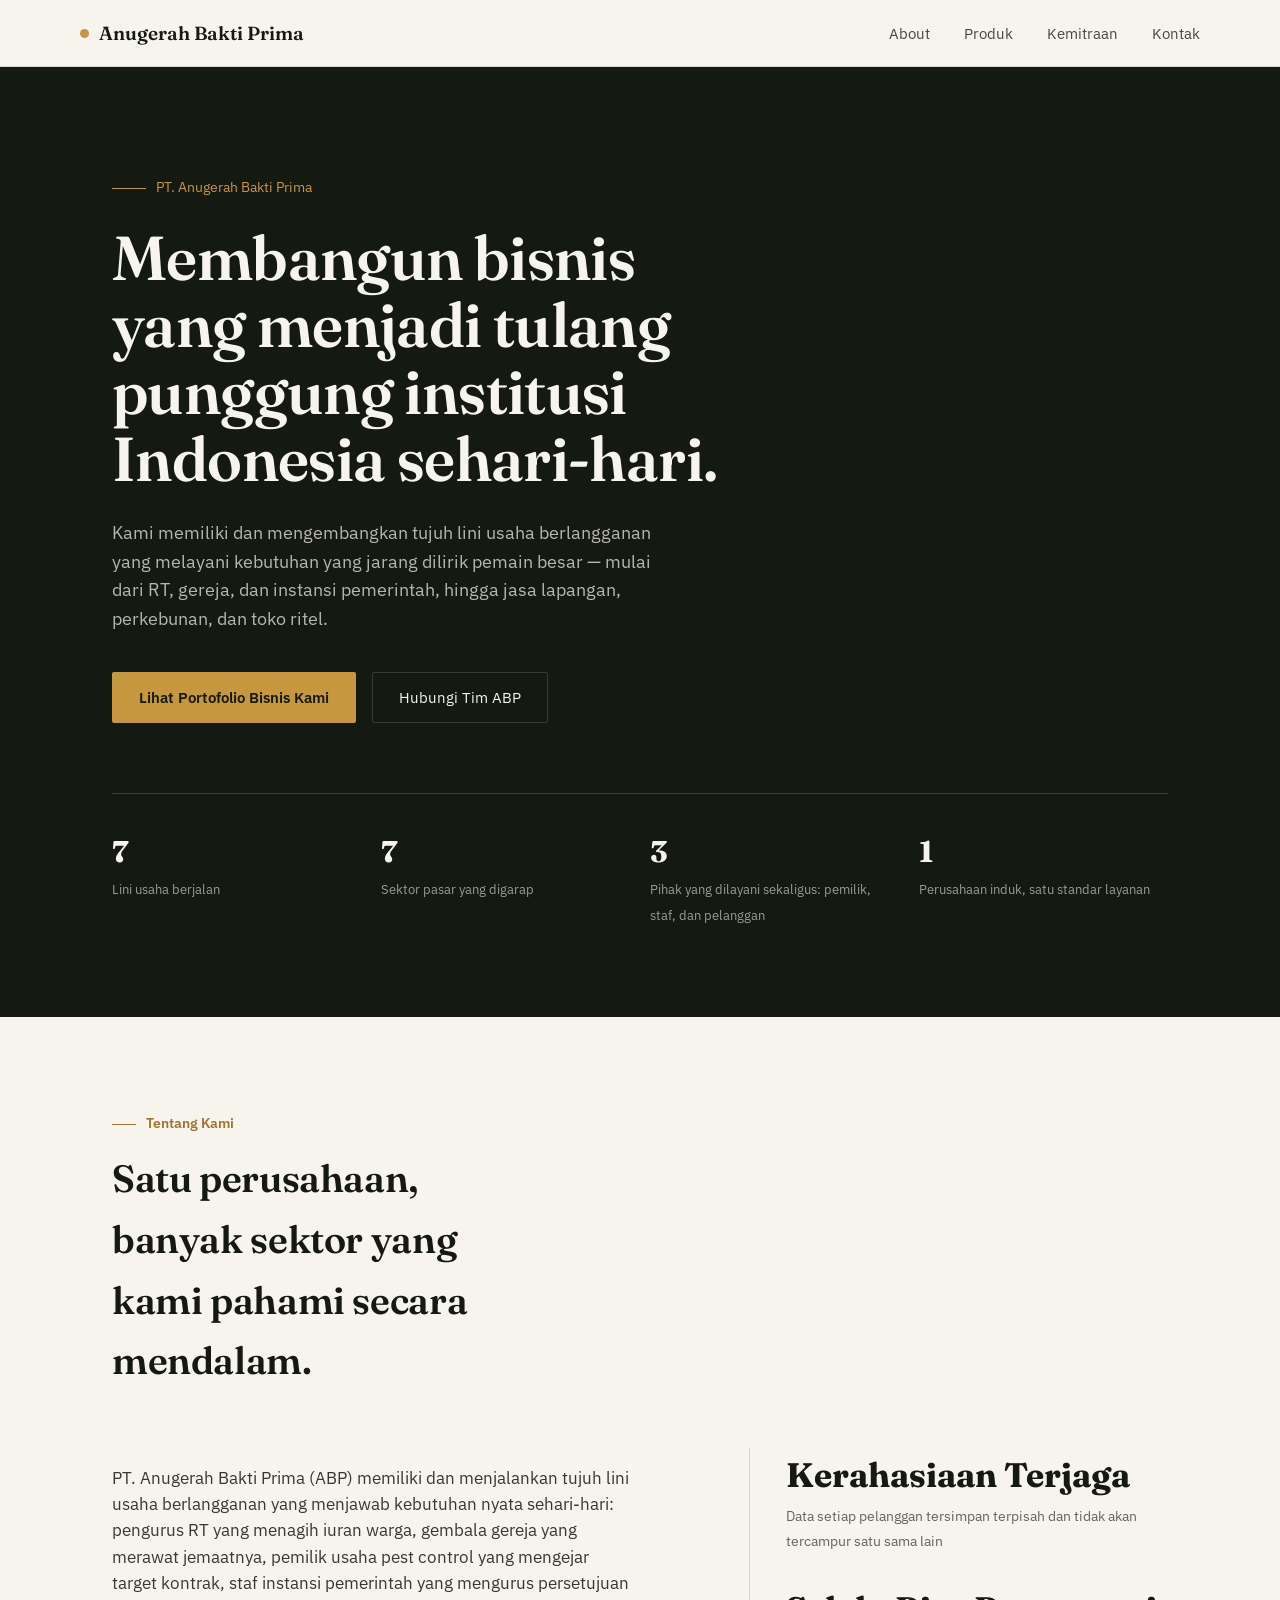
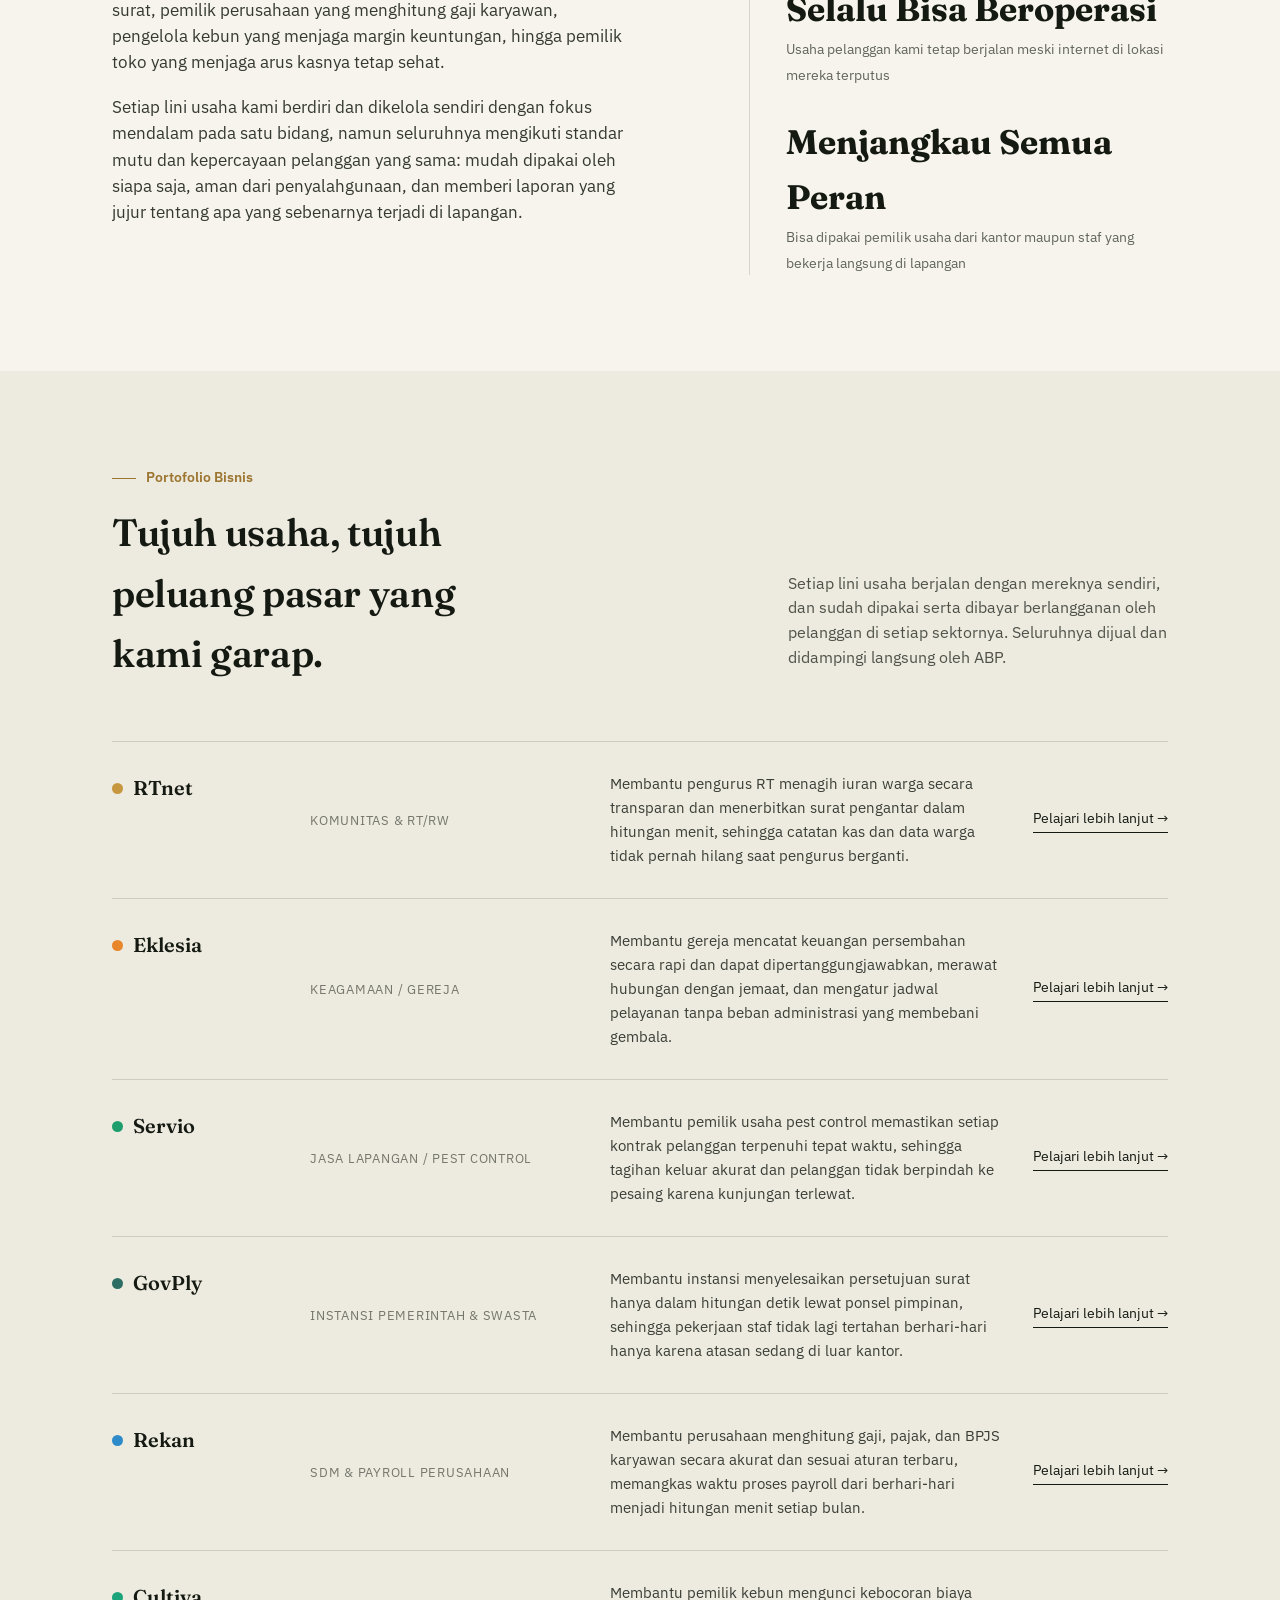
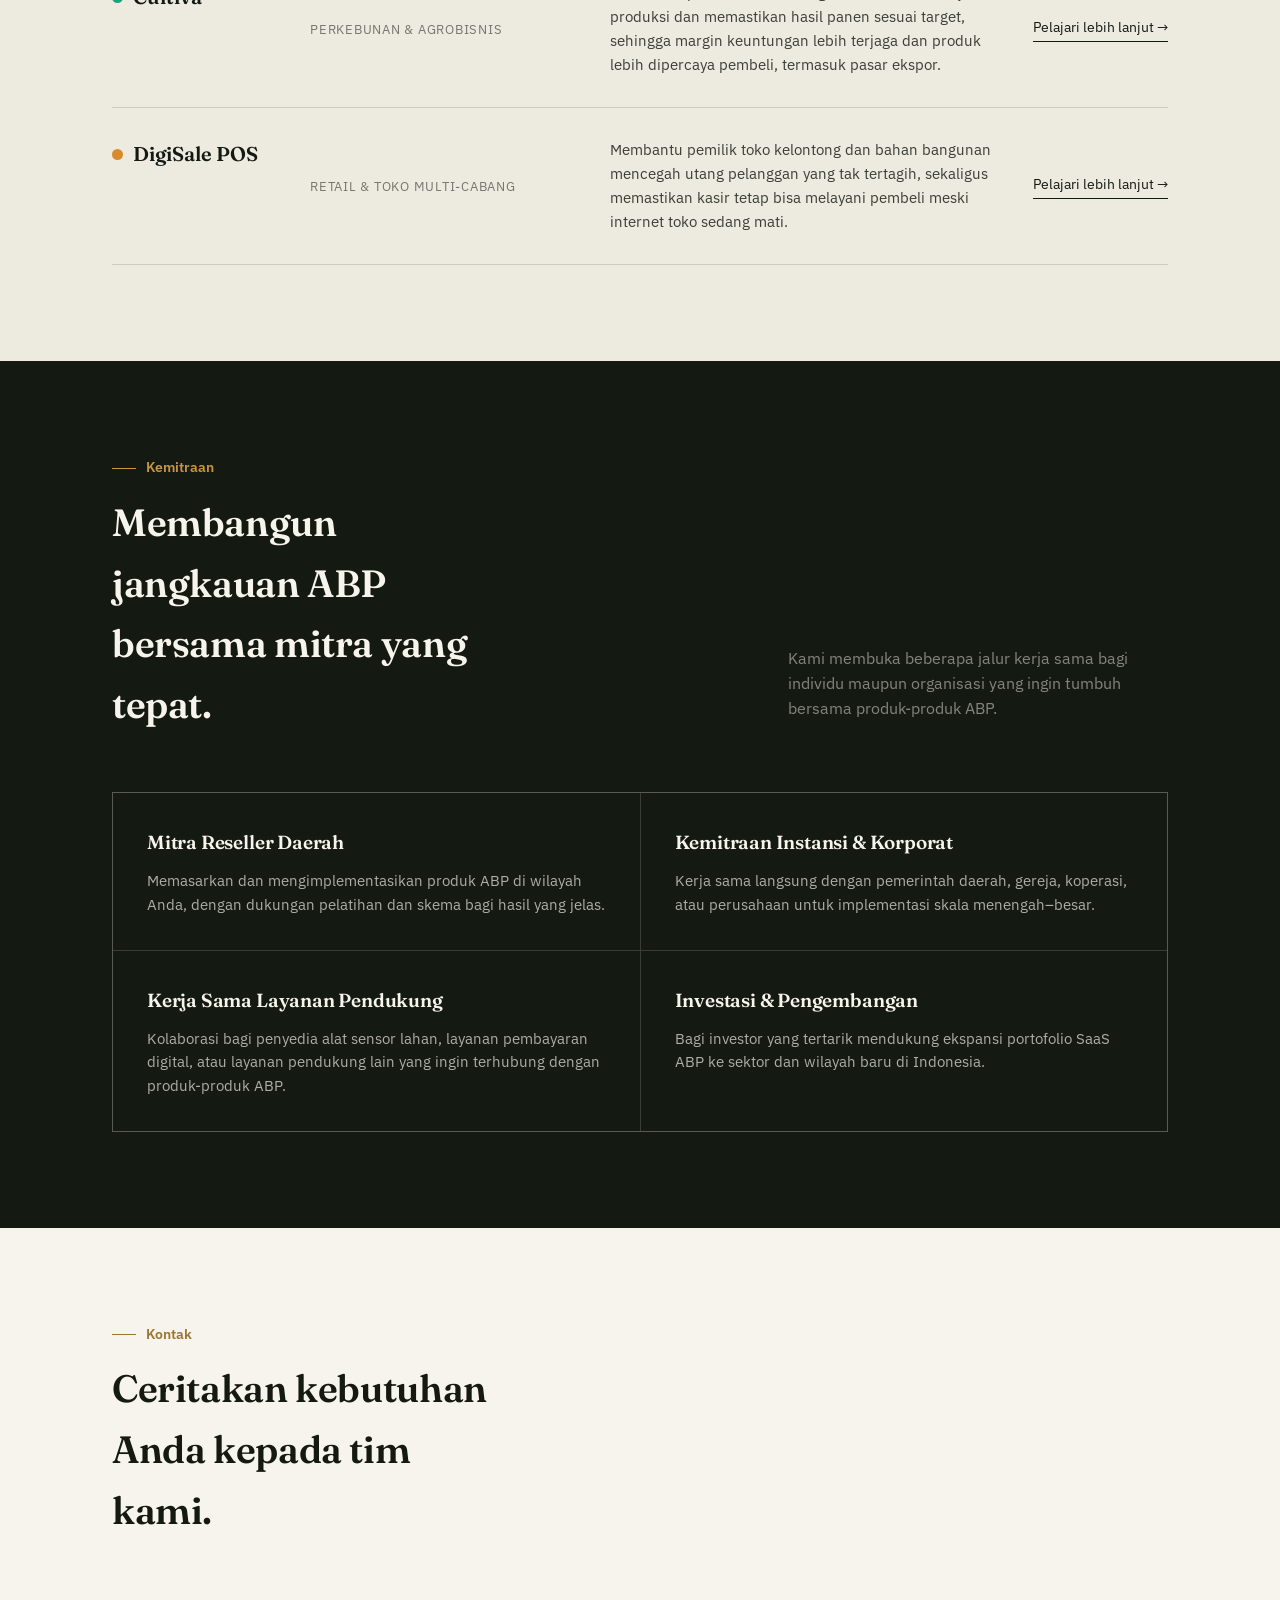
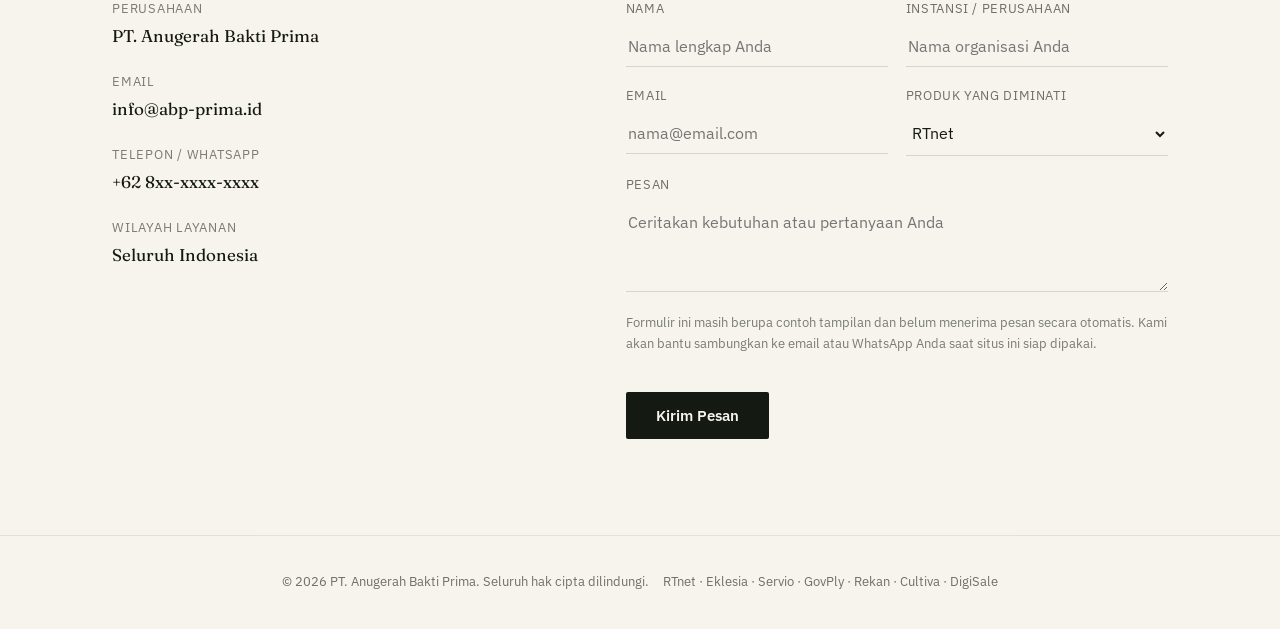
==== abp-website.html @ c668f40f "feat: Inisialisasi repositori website ABP" ====
<!DOCTYPE html>
<html lang="id">
<head>
<meta charset="UTF-8">
<meta name="viewport" content="width=device-width, initial-scale=1.0">
<title>PT. Anugerah Bakti Prima — Sistem Digital untuk Institusi Indonesia</title>
<link rel="preconnect" href="https://fonts.googleapis.com">
<link rel="preconnect" href="https://fonts.gstatic.com" crossorigin>
<link href="https://fonts.googleapis.com/css2?family=Fraunces:opsz,wght@9..144,400;9..144,500;9..144,600;9..144,700&family=IBM+Plex+Sans:wght@400;500;600&display=swap" rel="stylesheet">
<style>
  :root{
    --ink:#141912;
    --ink-soft:#232b22;
    --paper:#F6F4EC;
    --paper-dim:#EDEADF;
    --brass:#C7973F;
    --brass-dim:#9C7530;
    --line: rgba(20,25,18,0.14);
    --line-dark: rgba(246,244,236,0.16);
  }
  *{box-sizing:border-box;}
  html{scroll-behavior:smooth;}
  body{
    margin:0;
    background:var(--paper);
    color:var(--ink);
    font-family:'IBM Plex Sans', sans-serif;
    font-size:16px;
    line-height:1.6;
    -webkit-font-smoothing:antialiased;
  }
  h1,h2,h3,.display{
    font-family:'Fraunces', serif;
    font-weight:600;
    letter-spacing:-0.01em;
    margin:0;
  }
  a{color:inherit;}
  .wrap{
    max-width:1120px;
    margin:0 auto;
    padding:0 32px;
  }
  @media(max-width:640px){ .wrap{padding:0 20px;} }

  /* ---------- NAV ---------- */
  header{
    position:sticky; top:0; z-index:40;
    background:rgba(246,244,236,0.92);
    backdrop-filter:blur(6px);
    border-bottom:1px solid var(--line);
  }
  .nav{
    display:flex; align-items:center; justify-content:space-between;
    padding:18px 0;
  }
  .mark{
    display:flex; align-items:center; gap:10px;
    font-family:'Fraunces', serif; font-weight:600; font-size:19px;
  }
  .mark-dot{width:9px;height:9px;border-radius:50%;background:var(--brass);}
  nav.links{display:flex; gap:34px; font-size:14.5px;}
  nav.links a{text-decoration:none; opacity:0.78; transition:opacity .15s ease;}
  nav.links a:hover{opacity:1;}
  @media(max-width:640px){
    nav.links{gap:18px; font-size:13px;}
  }

  /* ---------- HERO ---------- */
  .hero{
    background:var(--ink);
    color:var(--paper);
    padding:110px 0 90px;
    position:relative;
    overflow:hidden;
  }
  .hero .wrap{position:relative; z-index:2;}
  .hero-eyebrow{
    font-size:13.5px; color:var(--brass);
    display:flex; align-items:center; gap:10px; margin-bottom:26px;
    opacity:0; animation: rise .7s .05s ease forwards;
  }
  .hero-eyebrow .rule{width:34px; height:1px; background:var(--brass);}
  .hero h1{
    font-size:clamp(34px, 5.4vw, 62px);
    line-height:1.08;
    max-width:15ch;
    opacity:0; animation: rise .8s .15s ease forwards;
  }
  .hero p.lede{
    max-width:52ch;
    font-size:18px;
    color:rgba(246,244,236,0.72);
    margin-top:26px;
    opacity:0; animation: rise .8s .3s ease forwards;
  }
  .hero-cta{
    display:flex; gap:16px; margin-top:38px; flex-wrap:wrap;
    opacity:0; animation: rise .8s .42s ease forwards;
  }
  .btn{
    display:inline-block;
    padding:13px 26px;
    font-size:14.5px;
    text-decoration:none;
    border-radius:2px;
    border:1px solid transparent;
    transition:background .18s ease, color .18s ease, border-color .18s ease;
  }
  .btn-primary{background:var(--brass); color:var(--ink); font-weight:600;}
  .btn-primary:hover{background:#dcae59;}
  .btn-ghost{border-color:var(--line-dark); color:var(--paper);}
  .btn-ghost:hover{border-color:var(--paper);}
  @keyframes rise{ from{opacity:0; transform:translateY(14px);} to{opacity:1; transform:translateY(0);} }

  .hero-stats{
    margin-top:70px;
    display:grid; grid-template-columns:repeat(4,1fr);
    border-top:1px solid var(--line-dark);
    padding-top:34px;
    gap:20px;
    opacity:0; animation: rise .8s .55s ease forwards;
  }
  .hero-stats .stat b{
    font-family:'Fraunces', serif; font-size:30px; display:block; color:var(--paper);
  }
  .hero-stats .stat span{font-size:13px; color:rgba(246,244,236,0.6);}
  @media(max-width:760px){
    .hero-stats{grid-template-columns:repeat(2,1fr); row-gap:28px;}
  }

  /* ---------- SECTION SHARED ---------- */
  section{padding:96px 0;}
  .sec-head{
    display:flex; justify-content:space-between; align-items:flex-end;
    gap:40px; margin-bottom:56px; flex-wrap:wrap;
  }
  .sec-label{
    font-size:13.5px; color:var(--brass-dim); font-weight:600;
    display:flex; align-items:center; gap:10px;
  }
  .sec-label .rule{width:24px; height:1px; background:var(--brass-dim);}
  .sec-head h2{font-size:clamp(26px,3.4vw,38px); max-width:16ch; margin-top:14px;}
  .sec-head .sub{max-width:38ch; font-size:15.5px; opacity:0.72;}

  /* ---------- ABOUT ---------- */
  .about-grid{
    display:grid; grid-template-columns:1.15fr 0.85fr; gap:70px;
  }
  .about-grid p{font-size:16.5px; opacity:0.85; max-width:52ch;}
  .about-grid p + p{margin-top:18px;}
  .about-numbers{
    border-left:1px solid var(--line);
    padding-left:36px;
    display:flex; flex-direction:column; gap:28px;
  }
  .about-numbers .n b{font-family:'Fraunces', serif; font-size:34px; display:block;}
  .about-numbers .n span{font-size:13.5px; opacity:0.65;}
  @media(max-width:820px){
    .about-grid{grid-template-columns:1fr; gap:44px;}
    .about-numbers{border-left:none; border-top:1px solid var(--line); padding-left:0; padding-top:30px; flex-direction:row; flex-wrap:wrap;}
    .about-numbers .n{flex:1 1 40%;}
  }

  /* ---------- PRODUCTS REGISTRY ---------- */
  .registry{border-top:1px solid var(--line);}
  .product-row{
    display:grid;
    grid-template-columns:170px 1.1fr 1.6fr auto;
    gap:28px;
    align-items:start;
    padding:30px 0;
    border-bottom:1px solid var(--line);
    transition:padding-left .25s ease;
  }
  .product-row:hover{padding-left:10px;}
  .product-id{display:flex; align-items:center; gap:10px;}
  .swatch{width:11px; height:11px; border-radius:50%; flex-shrink:0;}
  .product-id .name{font-family:'Fraunces', serif; font-size:20px; font-weight:600;}
  .sector{
    font-size:12.5px; text-transform:uppercase; letter-spacing:0.06em;
    opacity:0.55; align-self:center;
  }
  .desc{font-size:15px; opacity:0.82; max-width:52ch;}
  .visit{
    font-size:13.5px; text-decoration:none; white-space:nowrap; align-self:center;
    border-bottom:1px solid var(--ink); padding-bottom:2px;
  }
  @media(max-width:900px){
    .product-row{grid-template-columns:1fr; gap:10px;}
    .visit{justify-self:start;}
  }

  /* ---------- PARTNERSHIP ---------- */
  .partners{
    background:var(--ink); color:var(--paper);
  }
  .partners .sec-label{color:var(--brass);}
  .partners .sec-label .rule{background:var(--brass);}
  .partners .sub{color:rgba(246,244,236,0.68);}
  .partner-list{
    display:grid; grid-template-columns:repeat(2,1fr); gap:1px;
    background:var(--line-dark);
    border:1px solid var(--line-dark);
  }
  .partner-item{
    background:var(--ink); padding:34px;
  }
  .partner-item h3{font-size:19px; margin-bottom:12px;}
  .partner-item p{font-size:14.5px; color:rgba(246,244,236,0.68); margin:0;}
  @media(max-width:760px){ .partner-list{grid-template-columns:1fr;} }

  /* ---------- CONTACT ---------- */
  .contact-grid{
    display:grid; grid-template-columns:0.9fr 1.1fr; gap:70px;
  }
  .contact-info dl{display:flex; flex-direction:column; gap:22px; margin:0;}
  .contact-info dt{font-size:12.5px; text-transform:uppercase; letter-spacing:0.06em; opacity:0.55;}
  .contact-info dd{margin:4px 0 0; font-size:17px; font-family:'Fraunces', serif;}
  form{display:flex; flex-direction:column; gap:18px;}
  .field label{display:block; font-size:12.5px; text-transform:uppercase; letter-spacing:0.05em; opacity:0.6; margin-bottom:8px;}
  .field input, .field select, .field textarea{
    width:100%; border:none; border-bottom:1px solid var(--line);
    background:transparent; padding:10px 2px; font-family:inherit; font-size:15.5px;
    color:var(--ink);
  }
  .field input:focus, .field select:focus, .field textarea:focus{
    outline:none; border-bottom-color:var(--brass-dim);
  }
  textarea{resize:vertical; min-height:90px;}
  .field-row{display:grid; grid-template-columns:1fr 1fr; gap:18px;}
  @media(max-width:760px){
    .contact-grid{grid-template-columns:1fr; gap:44px;}
    .field-row{grid-template-columns:1fr;}
  }
  .submit-btn{
    align-self:flex-start; margin-top:6px;
    background:var(--ink); color:var(--paper); border:none;
    padding:14px 30px; font-size:14.5px; font-family:inherit; font-weight:600;
    cursor:pointer; border-radius:2px; transition:background .18s ease;
  }
  .submit-btn:hover{background:var(--ink-soft);}
  .form-note{font-size:13px; opacity:0.55; margin-top:-4px;}

  footer{
    border-top:1px solid var(--line);
    padding:36px 0;
    display:flex; justify-content:space-between; align-items:center; flex-wrap:wrap; gap:14px;
    font-size:13px; opacity:0.6;
  }
</style>
</head>
<body>

<header>
  <div class="wrap nav">
    <div class="mark"><span class="mark-dot"></span> Anugerah Bakti Prima</div>
    <nav class="links">
      <a href="#about">About</a>
      <a href="#product">Produk</a>
      <a href="#partnership">Kemitraan</a>
      <a href="#contact">Kontak</a>
    </nav>
  </div>
</header>

<section class="hero">
  <div class="wrap">
    <div class="hero-eyebrow"><span class="rule"></span> PT. Anugerah Bakti Prima</div>
    <h1>Membangun bisnis yang menjadi tulang punggung institusi Indonesia sehari-hari.</h1>
    <p class="lede">Kami memiliki dan mengembangkan tujuh lini usaha berlangganan yang melayani kebutuhan yang jarang dilirik pemain besar — mulai dari RT, gereja, dan instansi pemerintah, hingga jasa lapangan, perkebunan, dan toko ritel.</p>
    <div class="hero-cta">
      <a href="#product" class="btn btn-primary">Lihat Portofolio Bisnis Kami</a>
      <a href="#contact" class="btn btn-ghost">Hubungi Tim ABP</a>
    </div>
    <div class="hero-stats">
      <div class="stat"><b>7</b><span>Lini usaha berjalan</span></div>
      <div class="stat"><b>7</b><span>Sektor pasar yang digarap</span></div>
      <div class="stat"><b>3</b><span>Pihak yang dilayani sekaligus: pemilik, staf, dan pelanggan</span></div>
      <div class="stat"><b>1</b><span>Perusahaan induk, satu standar layanan</span></div>
    </div>
  </div>
</section>

<section id="about">
  <div class="wrap">
    <div class="sec-head">
      <div>
        <div class="sec-label"><span class="rule"></span> Tentang Kami</div>
        <h2>Satu perusahaan, banyak sektor yang kami pahami secara mendalam.</h2>
      </div>
    </div>
    <div class="about-grid">
      <div>
        <p>PT. Anugerah Bakti Prima (ABP) memiliki dan menjalankan tujuh lini usaha berlangganan yang menjawab kebutuhan nyata sehari-hari: pengurus RT yang menagih iuran warga, gembala gereja yang merawat jemaatnya, pemilik usaha pest control yang mengejar target kontrak, staf instansi pemerintah yang mengurus persetujuan surat, pemilik perusahaan yang menghitung gaji karyawan, pengelola kebun yang menjaga margin keuntungan, hingga pemilik toko yang menjaga arus kasnya tetap sehat.</p>
        <p>Setiap lini usaha kami berdiri dan dikelola sendiri dengan fokus mendalam pada satu bidang, namun seluruhnya mengikuti standar mutu dan kepercayaan pelanggan yang sama: mudah dipakai oleh siapa saja, aman dari penyalahgunaan, dan memberi laporan yang jujur tentang apa yang sebenarnya terjadi di lapangan.</p>
      </div>
      <div class="about-numbers">
        <div class="n"><b>Kerahasiaan Terjaga</b><span>Data setiap pelanggan tersimpan terpisah dan tidak akan tercampur satu sama lain</span></div>
        <div class="n"><b>Selalu Bisa Beroperasi</b><span>Usaha pelanggan kami tetap berjalan meski internet di lokasi mereka terputus</span></div>
        <div class="n"><b>Menjangkau Semua Peran</b><span>Bisa dipakai pemilik usaha dari kantor maupun staf yang bekerja langsung di lapangan</span></div>
      </div>
    </div>
  </div>
</section>

<section id="product" style="background:var(--paper-dim);">
  <div class="wrap">
    <div class="sec-head">
      <div>
        <div class="sec-label"><span class="rule"></span> Portofolio Bisnis</div>
        <h2>Tujuh usaha, tujuh peluang pasar yang kami garap.</h2>
      </div>
      <p class="sub">Setiap lini usaha berjalan dengan mereknya sendiri, dan sudah dipakai serta dibayar berlangganan oleh pelanggan di setiap sektornya. Seluruhnya dijual dan didampingi langsung oleh ABP.</p>
    </div>

    <div class="registry">
      <div class="product-row">
        <div class="product-id"><span class="swatch" style="background:#C7973F;"></span><span class="name">RTnet</span></div>
        <div class="sector">Komunitas &amp; RT/RW</div>
        <div class="desc">Membantu pengurus RT menagih iuran warga secara transparan dan menerbitkan surat pengantar dalam hitungan menit, sehingga catatan kas dan data warga tidak pernah hilang saat pengurus berganti.</div>
        <a href="#contact" class="visit">Pelajari lebih lanjut →</a>
      </div>

      <div class="product-row">
        <div class="product-id"><span class="swatch" style="background:#E8862B;"></span><span class="name">Eklesia</span></div>
        <div class="sector">Keagamaan / Gereja</div>
        <div class="desc">Membantu gereja mencatat keuangan persembahan secara rapi dan dapat dipertanggungjawabkan, merawat hubungan dengan jemaat, dan mengatur jadwal pelayanan tanpa beban administrasi yang membebani gembala.</div>
        <a href="#contact" class="visit">Pelajari lebih lanjut →</a>
      </div>

      <div class="product-row">
        <div class="product-id"><span class="swatch" style="background:#1F9E6D;"></span><span class="name">Servio</span></div>
        <div class="sector">Jasa Lapangan / Pest Control</div>
        <div class="desc">Membantu pemilik usaha pest control memastikan setiap kontrak pelanggan terpenuhi tepat waktu, sehingga tagihan keluar akurat dan pelanggan tidak berpindah ke pesaing karena kunjungan terlewat.</div>
        <a href="#contact" class="visit">Pelajari lebih lanjut →</a>
      </div>

      <div class="product-row">
        <div class="product-id"><span class="swatch" style="background:#2C6E63;"></span><span class="name">GovPly</span></div>
        <div class="sector">Instansi Pemerintah &amp; Swasta</div>
        <div class="desc">Membantu instansi menyelesaikan persetujuan surat hanya dalam hitungan detik lewat ponsel pimpinan, sehingga pekerjaan staf tidak lagi tertahan berhari-hari hanya karena atasan sedang di luar kantor.</div>
        <a href="#contact" class="visit">Pelajari lebih lanjut →</a>
      </div>

      <div class="product-row">
        <div class="product-id"><span class="swatch" style="background:#2E8BC9;"></span><span class="name">Rekan</span></div>
        <div class="sector">SDM &amp; Payroll Perusahaan</div>
        <div class="desc">Membantu perusahaan menghitung gaji, pajak, dan BPJS karyawan secara akurat dan sesuai aturan terbaru, memangkas waktu proses payroll dari berhari-hari menjadi hitungan menit setiap bulan.</div>
        <a href="#contact" class="visit">Pelajari lebih lanjut →</a>
      </div>

      <div class="product-row">
        <div class="product-id"><span class="swatch" style="background:#1BA37A;"></span><span class="name">Cultiva</span></div>
        <div class="sector">Perkebunan &amp; Agrobisnis</div>
        <div class="desc">Membantu pemilik kebun mengunci kebocoran biaya produksi dan memastikan hasil panen sesuai target, sehingga margin keuntungan lebih terjaga dan produk lebih dipercaya pembeli, termasuk pasar ekspor.</div>
        <a href="#contact" class="visit">Pelajari lebih lanjut →</a>
      </div>

      <div class="product-row">
        <div class="product-id"><span class="swatch" style="background:#D98B2B;"></span><span class="name">DigiSale POS</span></div>
        <div class="sector">Retail &amp; Toko Multi-Cabang</div>
        <div class="desc">Membantu pemilik toko kelontong dan bahan bangunan mencegah utang pelanggan yang tak tertagih, sekaligus memastikan kasir tetap bisa melayani pembeli meski internet toko sedang mati.</div>
        <a href="#contact" class="visit">Pelajari lebih lanjut →</a>
      </div>
    </div>
  </div>
</section>

<section id="partnership" class="partners">
  <div class="wrap">
    <div class="sec-head">
      <div>
        <div class="sec-label"><span class="rule"></span> Kemitraan</div>
        <h2>Membangun jangkauan ABP bersama mitra yang tepat.</h2>
      </div>
      <p class="sub">Kami membuka beberapa jalur kerja sama bagi individu maupun organisasi yang ingin tumbuh bersama produk-produk ABP.</p>
    </div>
    <div class="partner-list">
      <div class="partner-item">
        <h3>Mitra Reseller Daerah</h3>
        <p>Memasarkan dan mengimplementasikan produk ABP di wilayah Anda, dengan dukungan pelatihan dan skema bagi hasil yang jelas.</p>
      </div>
      <div class="partner-item">
        <h3>Kemitraan Instansi &amp; Korporat</h3>
        <p>Kerja sama langsung dengan pemerintah daerah, gereja, koperasi, atau perusahaan untuk implementasi skala menengah–besar.</p>
      </div>
      <div class="partner-item">
        <h3>Kerja Sama Layanan Pendukung</h3>
        <p>Kolaborasi bagi penyedia alat sensor lahan, layanan pembayaran digital, atau layanan pendukung lain yang ingin terhubung dengan produk-produk ABP.</p>
      </div>
      <div class="partner-item">
        <h3>Investasi &amp; Pengembangan</h3>
        <p>Bagi investor yang tertarik mendukung ekspansi portofolio SaaS ABP ke sektor dan wilayah baru di Indonesia.</p>
      </div>
    </div>
  </div>
</section>

<section id="contact">
  <div class="wrap">
    <div class="sec-head">
      <div>
        <div class="sec-label"><span class="rule"></span> Kontak</div>
        <h2>Ceritakan kebutuhan Anda kepada tim kami.</h2>
      </div>
    </div>
    <div class="contact-grid">
      <div class="contact-info">
        <dl>
          <div>
            <dt>Perusahaan</dt>
            <dd>PT. Anugerah Bakti Prima</dd>
          </div>
          <div>
            <dt>Email</dt>
            <dd>info@abp-prima.id</dd>
          </div>
          <div>
            <dt>Telepon / WhatsApp</dt>
            <dd>+62 8xx-xxxx-xxxx</dd>
          </div>
          <div>
            <dt>Wilayah Layanan</dt>
            <dd>Seluruh Indonesia</dd>
          </div>
        </dl>
      </div>
      <form onsubmit="event.preventDefault(); const btn=this.querySelector('.submit-btn'); btn.textContent='Terkirim ✓'; btn.disabled=true;">
        <div class="field-row">
          <div class="field">
            <label for="nama">Nama</label>
            <input id="nama" type="text" required placeholder="Nama lengkap Anda">
          </div>
          <div class="field">
            <label for="instansi">Instansi / Perusahaan</label>
            <input id="instansi" type="text" placeholder="Nama organisasi Anda">
          </div>
        </div>
        <div class="field-row">
          <div class="field">
            <label for="email">Email</label>
            <input id="email" type="email" required placeholder="nama@email.com">
          </div>
          <div class="field">
            <label for="produk">Produk yang Diminati</label>
            <select id="produk">
              <option>RTnet</option>
              <option>Eklesia</option>
              <option>Servio</option>
              <option>GovPly</option>
              <option>Rekan</option>
              <option>Cultiva</option>
              <option>DigiSale POS</option>
              <option>Belum yakin / ingin diskusi umum</option>
            </select>
          </div>
        </div>
        <div class="field">
          <label for="pesan">Pesan</label>
          <textarea id="pesan" placeholder="Ceritakan kebutuhan atau pertanyaan Anda"></textarea>
        </div>
        <p class="form-note">Formulir ini masih berupa contoh tampilan dan belum menerima pesan secara otomatis. Kami akan bantu sambungkan ke email atau WhatsApp Anda saat situs ini siap dipakai.</p>
        <button type="submit" class="submit-btn">Kirim Pesan</button>
      </form>
    </div>
  </div>
</section>

<footer>
  <div class="wrap" style="display:flex; justify-content:space-between; align-items:center; flex-wrap:wrap; gap:14px;">
    <span>© 2026 PT. Anugerah Bakti Prima. Seluruh hak cipta dilindungi.</span>
    <span>RTnet · Eklesia · Servio · GovPly · Rekan · Cultiva · DigiSale</span>
  </div>
</footer>

</body>
</html>
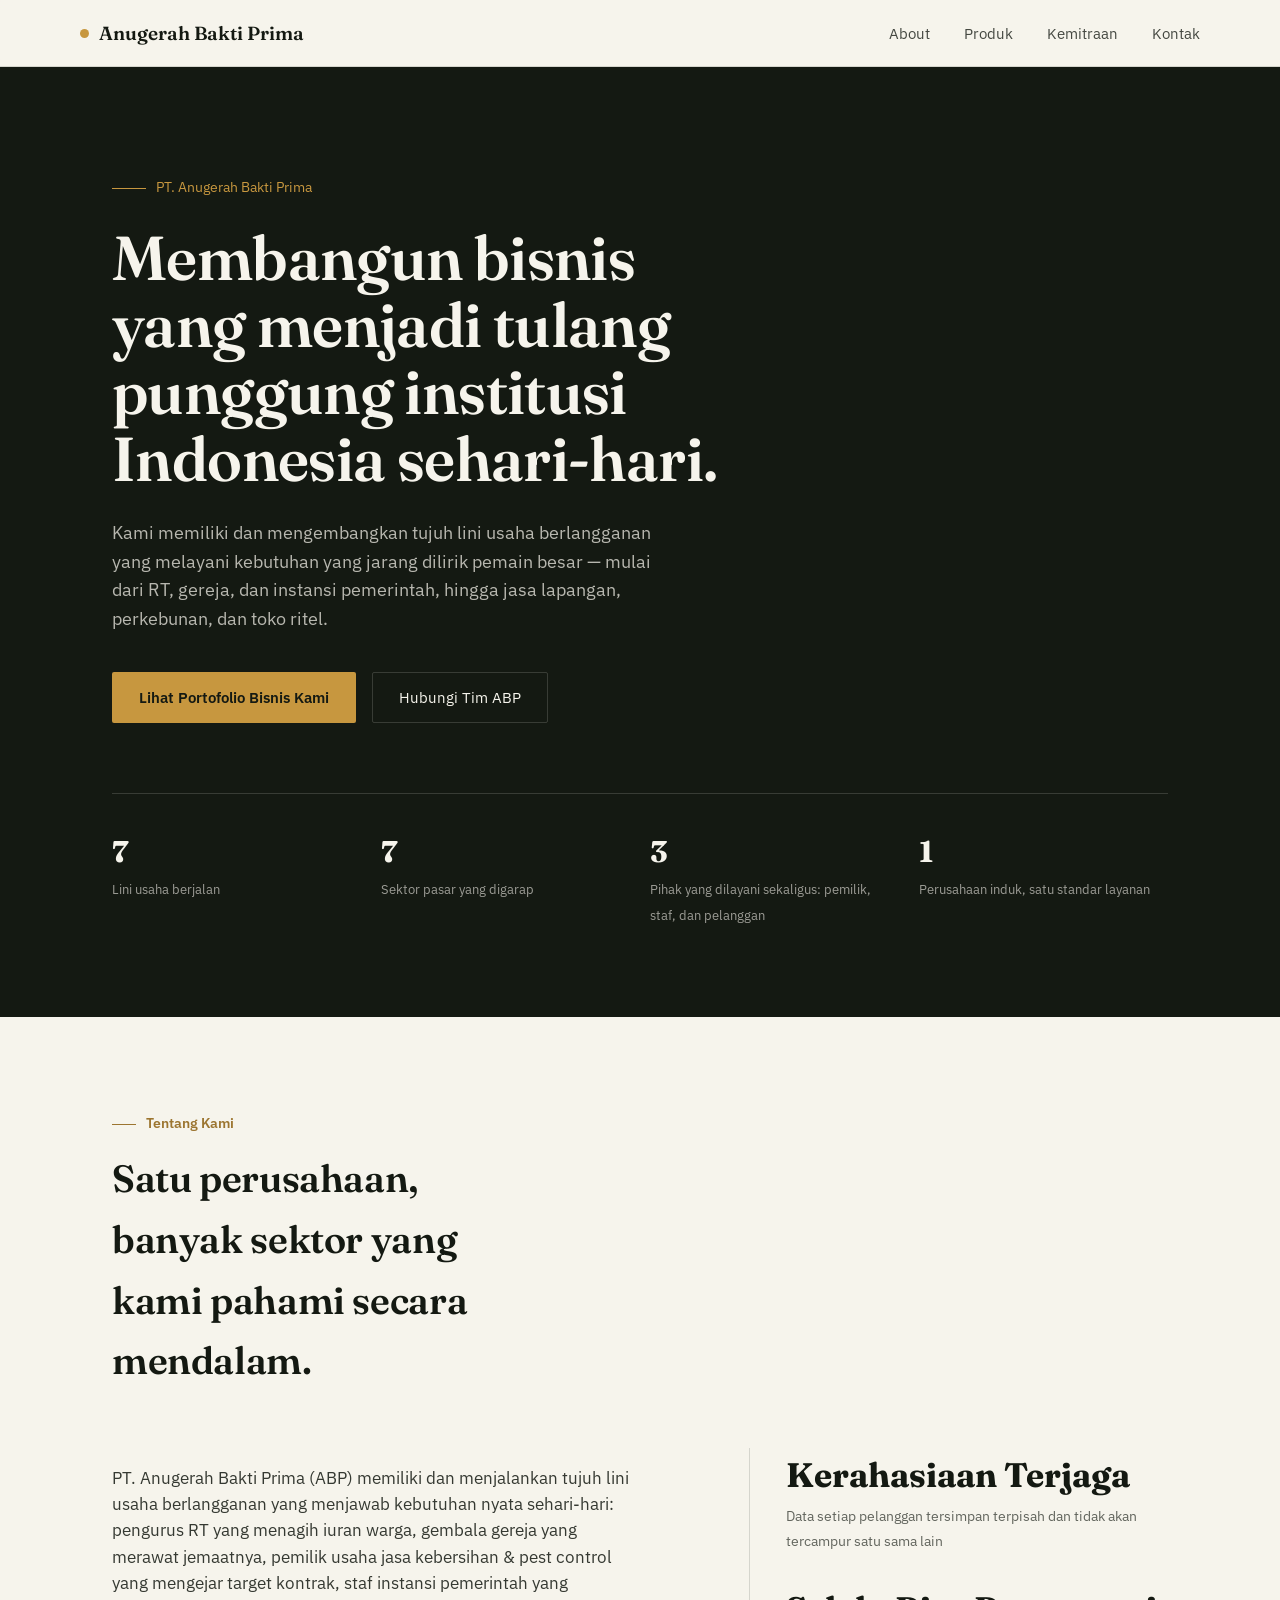
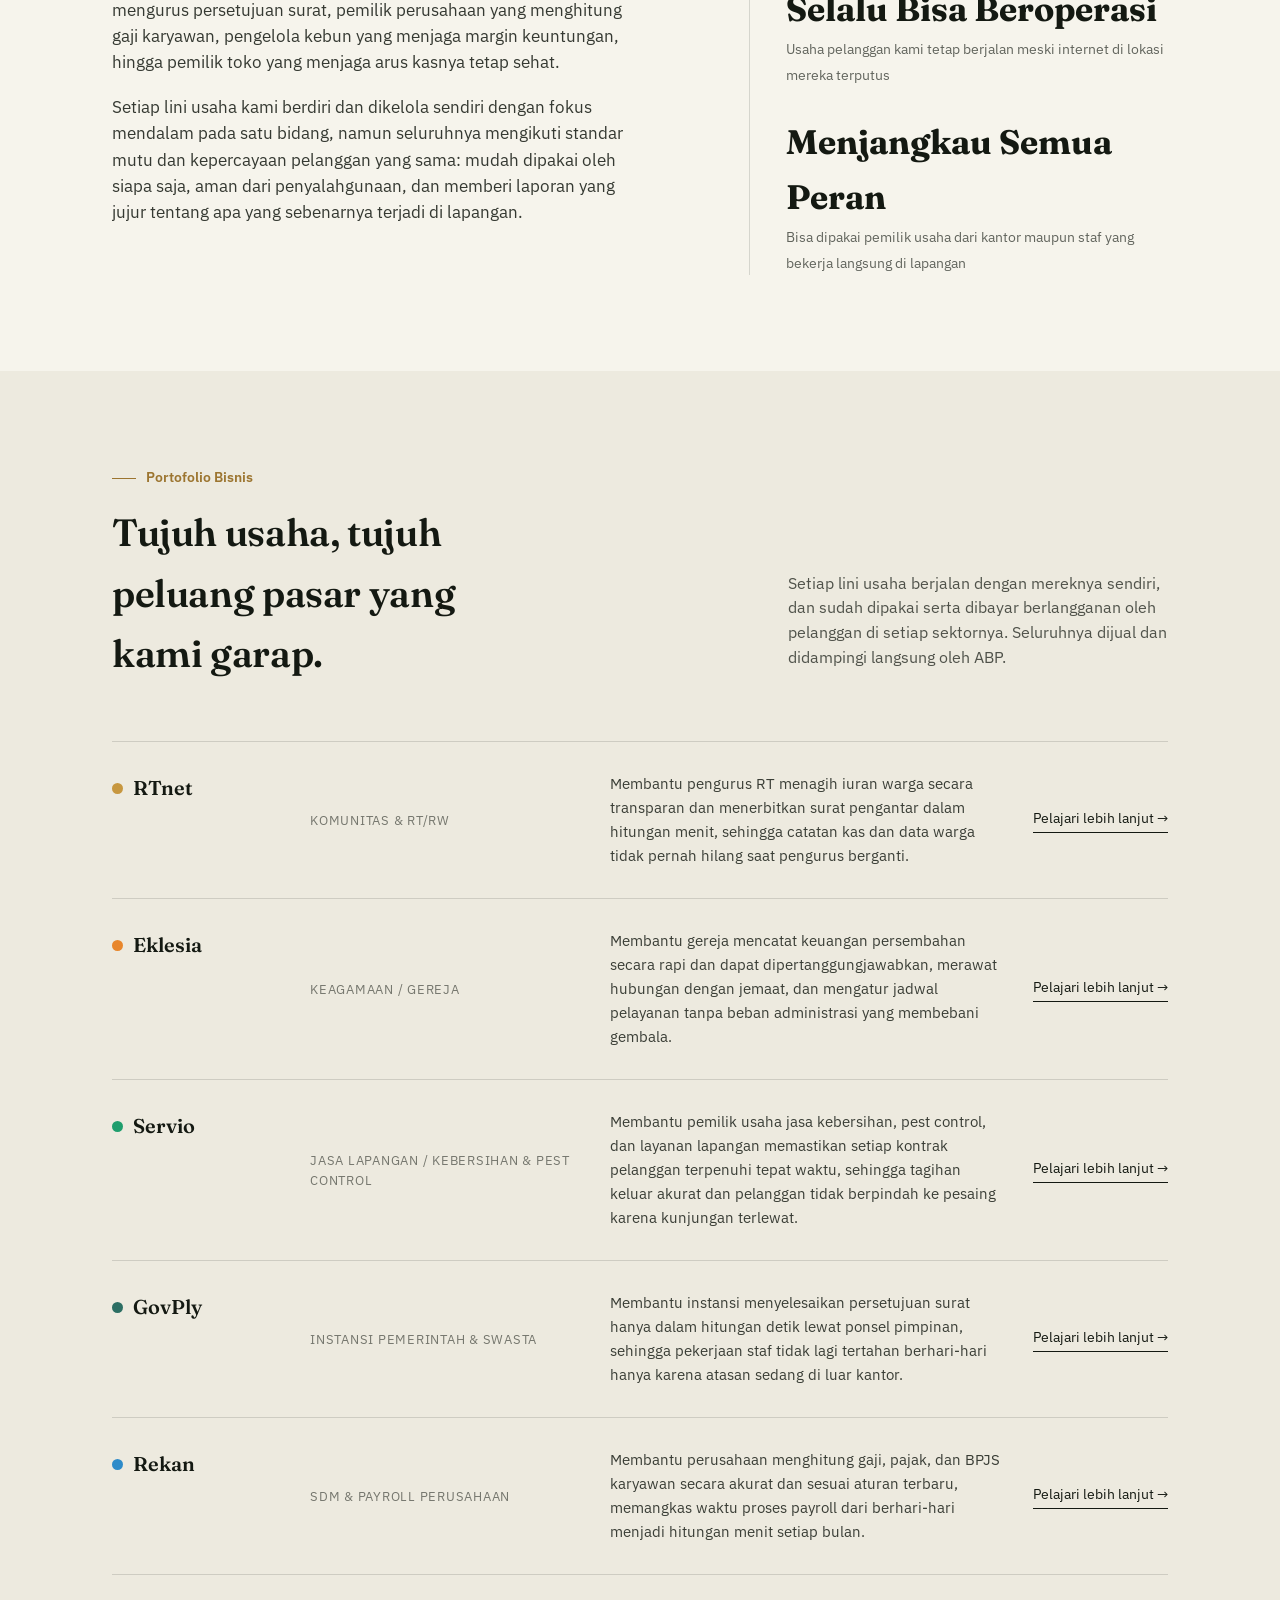
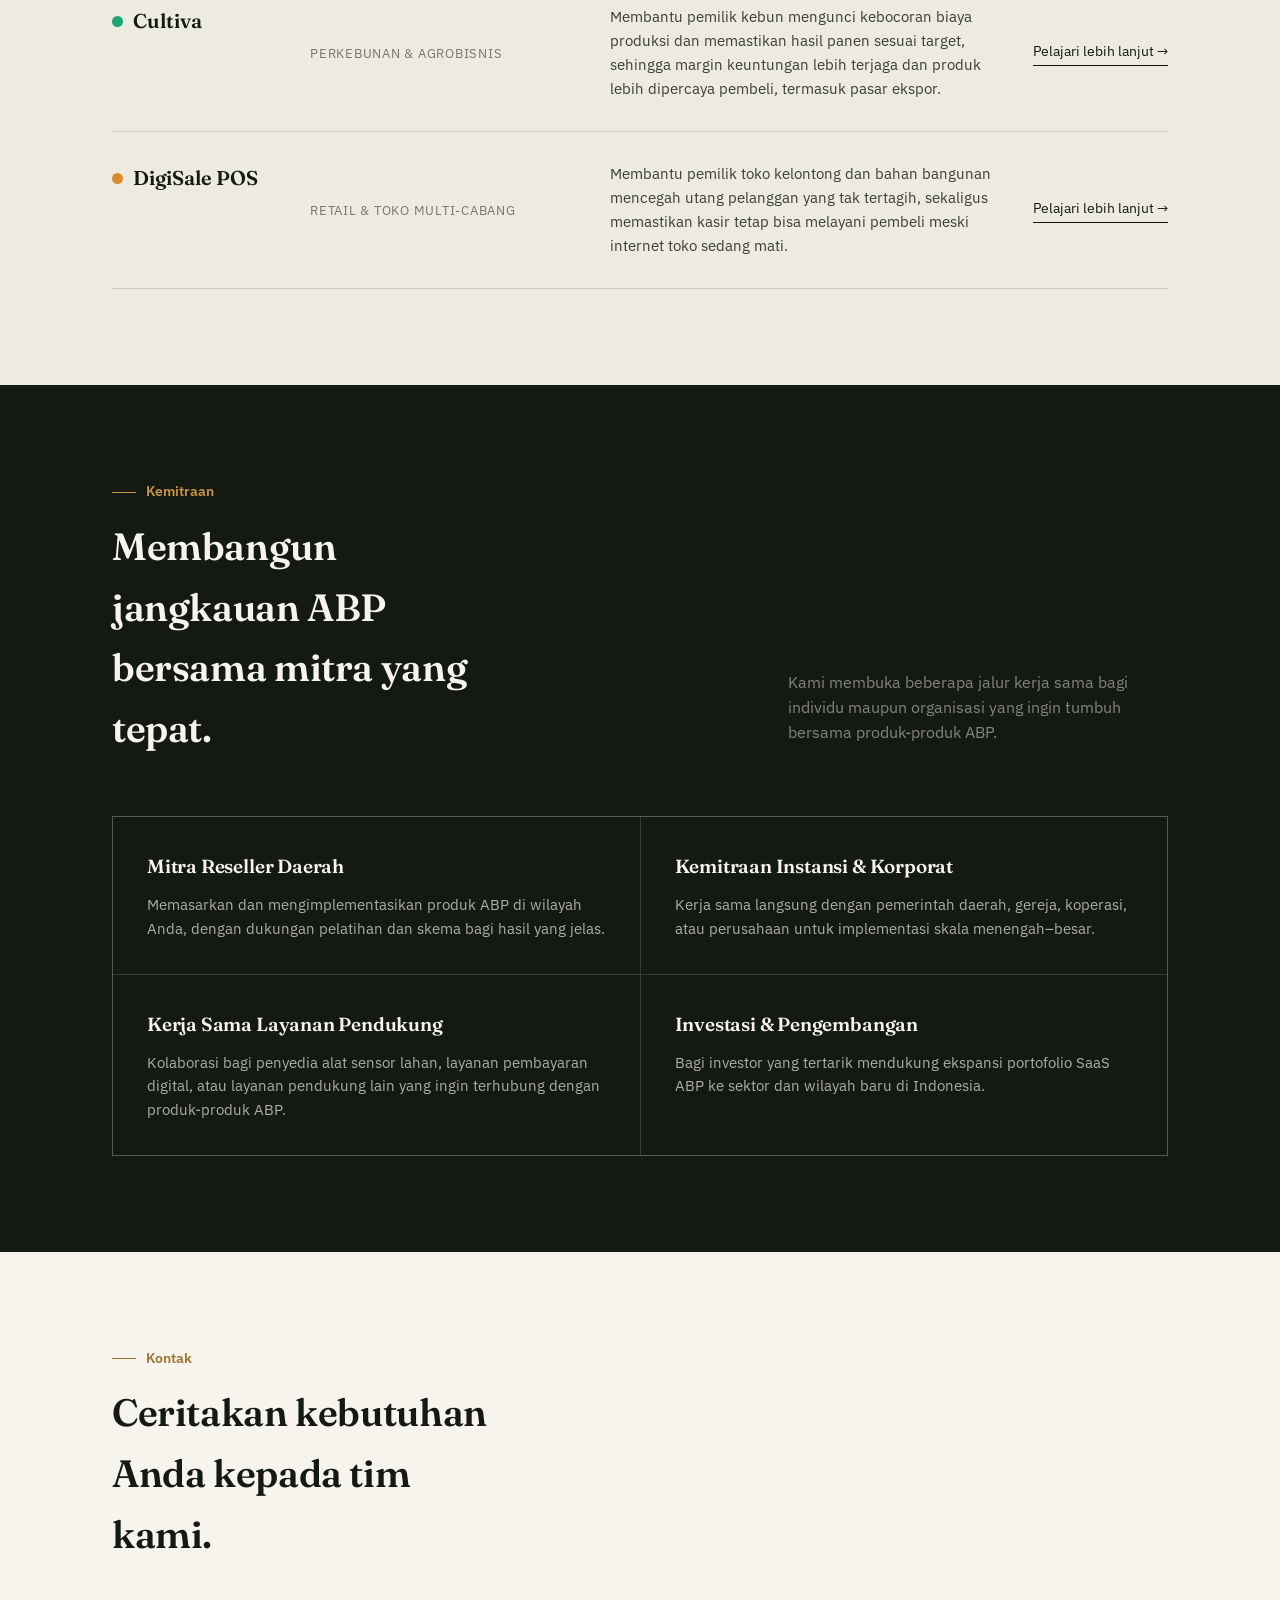
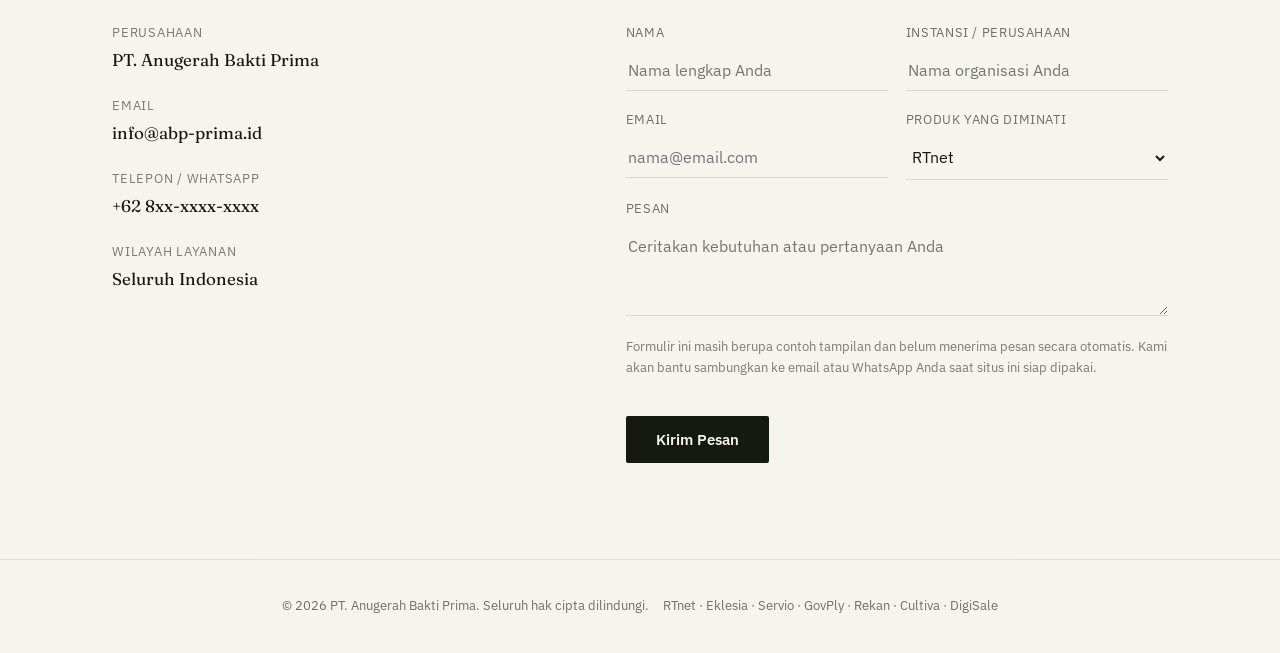
==== commit ef029096: "feat: expand Servio product content to include cleaning services alongside pest control" ====
--- a/abp-website.html
+++ b/abp-website.html
@@ -292,7 +292,7 @@
     </div>
     <div class="about-grid">
       <div>
-        <p>PT. Anugerah Bakti Prima (ABP) memiliki dan menjalankan tujuh lini usaha berlangganan yang menjawab kebutuhan nyata sehari-hari: pengurus RT yang menagih iuran warga, gembala gereja yang merawat jemaatnya, pemilik usaha pest control yang mengejar target kontrak, staf instansi pemerintah yang mengurus persetujuan surat, pemilik perusahaan yang menghitung gaji karyawan, pengelola kebun yang menjaga margin keuntungan, hingga pemilik toko yang menjaga arus kasnya tetap sehat.</p>
+        <p>PT. Anugerah Bakti Prima (ABP) memiliki dan menjalankan tujuh lini usaha berlangganan yang menjawab kebutuhan nyata sehari-hari: pengurus RT yang menagih iuran warga, gembala gereja yang merawat jemaatnya, pemilik usaha jasa kebersihan & pest control yang mengejar target kontrak, staf instansi pemerintah yang mengurus persetujuan surat, pemilik perusahaan yang menghitung gaji karyawan, pengelola kebun yang menjaga margin keuntungan, hingga pemilik toko yang menjaga arus kasnya tetap sehat.</p>
         <p>Setiap lini usaha kami berdiri dan dikelola sendiri dengan fokus mendalam pada satu bidang, namun seluruhnya mengikuti standar mutu dan kepercayaan pelanggan yang sama: mudah dipakai oleh siapa saja, aman dari penyalahgunaan, dan memberi laporan yang jujur tentang apa yang sebenarnya terjadi di lapangan.</p>
       </div>
       <div class="about-numbers">
@@ -331,8 +331,8 @@
 
       <div class="product-row">
         <div class="product-id"><span class="swatch" style="background:#1F9E6D;"></span><span class="name">Servio</span></div>
-        <div class="sector">Jasa Lapangan / Pest Control</div>
-        <div class="desc">Membantu pemilik usaha pest control memastikan setiap kontrak pelanggan terpenuhi tepat waktu, sehingga tagihan keluar akurat dan pelanggan tidak berpindah ke pesaing karena kunjungan terlewat.</div>
+        <div class="sector">Jasa Lapangan / Kebersihan &amp; Pest Control</div>
+        <div class="desc">Membantu pemilik usaha jasa kebersihan, pest control, dan layanan lapangan memastikan setiap kontrak pelanggan terpenuhi tepat waktu, sehingga tagihan keluar akurat dan pelanggan tidak berpindah ke pesaing karena kunjungan terlewat.</div>
         <a href="#contact" class="visit">Pelajari lebih lanjut →</a>
       </div>
 
